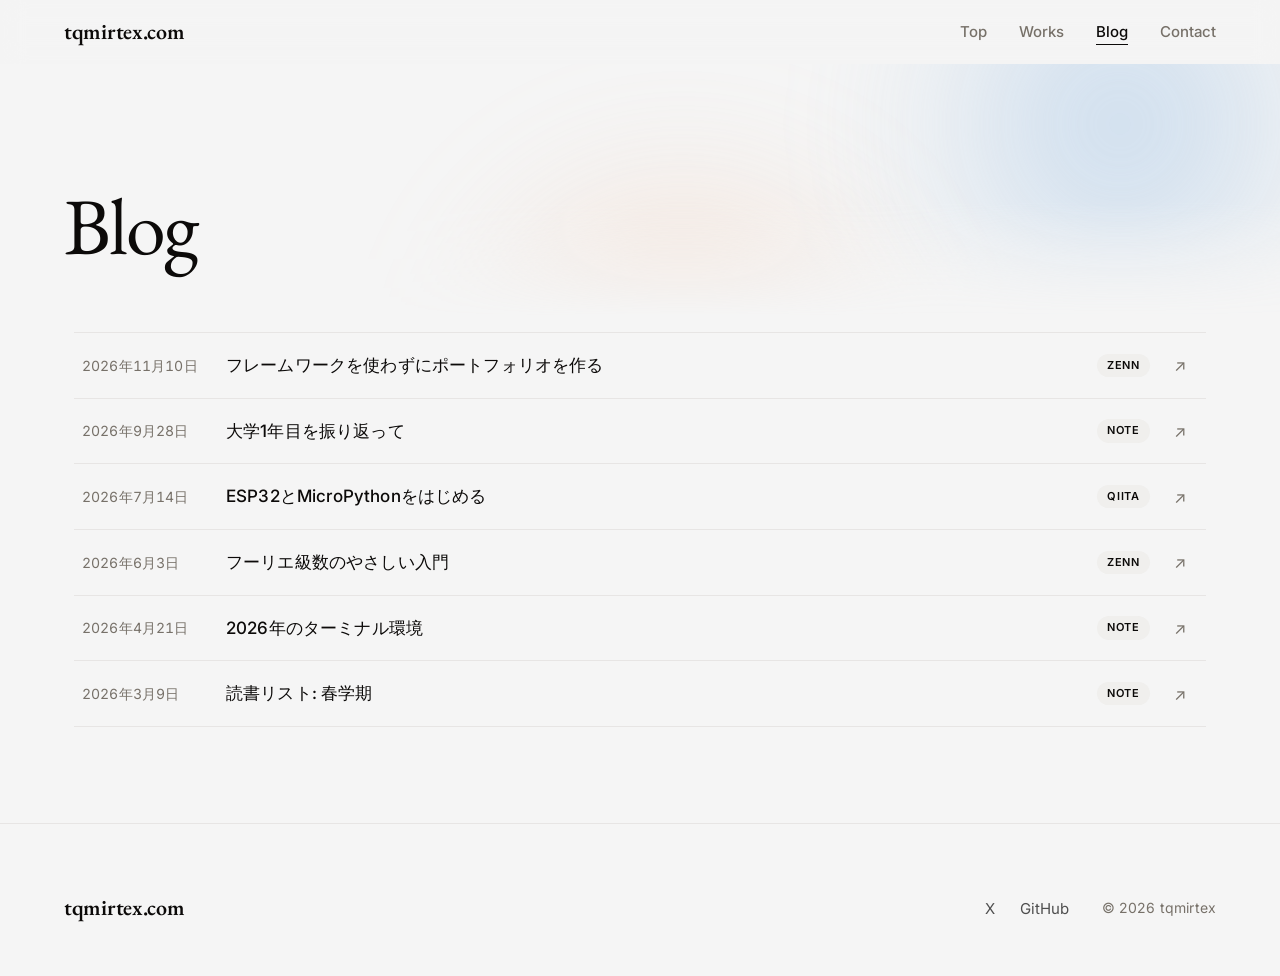
==== blog/index.html @ c692ddb8 "初期デプロイ" ====
<!DOCTYPE html>
<html lang="ja" class="no-js">
<head>
  <meta charset="UTF-8">
  <meta name="viewport" content="width=device-width, initial-scale=1">
  <title>Blog — tqmirtex.com</title>
  <meta name="description" content="山本拓実のブログ記事一覧">
  <link rel="icon" href="../assets/images/favicon.svg" type="image/svg+xml">
  <link rel="preconnect" href="https://fonts.googleapis.com">
  <link rel="preconnect" href="https://fonts.gstatic.com" crossorigin>
  <link href="https://fonts.googleapis.com/css2?family=EB+Garamond:wght@400;600&family=Inter:wght@400;500;600&display=swap" rel="stylesheet">
  <link rel="stylesheet" href="../assets/css/style.css">
</head>
<body>
  <header class="site-header">
    <div class="container site-header__inner">
      <a class="site-logo" href="../">tqmirtex.com</a>
      <button class="nav-toggle" type="button" aria-label="メニューを開く" aria-expanded="false" aria-controls="site-nav">
        <span></span><span></span>
      </button>
      <nav class="site-nav" id="site-nav">
        <a href="../">Top</a>
        <a href="../works/">Works</a>
        <a href="../blog/" aria-current="page">Blog</a>
        <a href="../contact/">Contact</a>
      </nav>
    </div>
  </header>

  <main>
    <section class="page-head">
      <div class="orbs" aria-hidden="true">
        <span class="orb orb--sky"></span>
        <span class="orb orb--peach"></span>
      </div>
      <div class="container">
        <h1 class="page-head__title reveal">Blog</h1>
      </div>
    </section>

    <section class="section section--tight">
      <div class="container">
        <ul class="post-list" data-blog-list data-per-page="15"></ul>
        <nav class="pagination" data-pagination="blog" aria-label="ページ送り"></nav>
      </div>
    </section>
  </main>

  <footer class="site-footer">
    <div class="container site-footer__inner">
      <a class="site-logo" href="../">tqmirtex.com</a>
      <ul class="site-footer__links">
        <li><a href="https://x.com/tqmirtex" target="_blank" rel="noopener">X</a></li>
        <li><a href="https://github.com/tqmirtex" target="_blank" rel="noopener">GitHub</a></li>
      </ul>
      <p class="site-footer__copy">&copy; <span data-year></span> tqmirtex</p>
    </div>
  </footer>

  <script src="../assets/js/data/blog.js"></script>
  <script src="../assets/js/main.js"></script>
</body>
</html>
---- assets/css/style.css ----
:root {
  --color-primary: #000000;
  --color-primary-active: #000000;
  --color-ink: #000000;
  --color-body: #60646c;
  --color-muted: #8b8f98;
  --color-line: #e6e8eb;
  --color-line-soft: #f0f0f3;
  --color-canvas: #ffffff;
  --color-canvas-soft: #ffffff;
  --color-surface: #ffffff;
  --color-surface-strong: #ffffff;
  --color-dark: #171717;
  --color-dark-soft: #b0b4ba;
  --color-red: #e62d1f;
  --font-sans: Inter, ui-sans-serif, -apple-system, BlinkMacSystemFont, "Segoe UI", sans-serif;
  --font-mono: "JetBrains Mono", "SFMono-Regular", Consolas, monospace;
  --radius-sm: 4px;
  --radius-md: 5px;
  --radius-lg: 6px;
  --shadow-soft: 0 14px 44px rgba(0, 0, 0, 0.08);
  --container: 1180px;
  --header-height: 64px;
}

* {
  box-sizing: border-box;
}

html {
  scroll-behavior: smooth;
  scroll-padding-top: calc(var(--header-height) + 24px);
}

body {
  margin: 0;
  background: var(--color-canvas);
  color: var(--color-ink);
  font-family: var(--font-sans);
  font-size: 16px;
  line-height: 1.65;
  overflow-x: hidden;
  text-rendering: optimizeLegibility;
}

body.nav-open {
  overflow: hidden;
}

img {
  display: block;
  max-width: 100%;
  height: auto;
}

a {
  color: inherit;
  text-decoration: none;
}

button,
input,
textarea {
  font: inherit;
}

input,
textarea {
  width: 100%;
}

.sr-only {
  position: absolute;
  width: 1px;
  height: 1px;
  padding: 0;
  margin: -1px;
  overflow: hidden;
  clip: rect(0, 0, 0, 0);
  white-space: nowrap;
  border: 0;
}

.skip-link {
  position: fixed;
  top: 12px;
  left: 12px;
  z-index: 100;
  padding: 10px 14px;
  background: #ffffff;
  color: var(--color-ink);
  border: 1px solid var(--color-ink);
  border-radius: var(--radius-md);
  transform: translateY(-140%);
}

.skip-link:focus {
  transform: translateY(0);
}

.site-header {
  position: sticky;
  top: 0;
  z-index: 20;
  min-height: var(--header-height);
  background: #ffffff;
  backdrop-filter: blur(18px);
}

.header-inner,
.section,
.page-hero,
.article,
.footer-inner {
  width: min(100% - 40px, var(--container));
  margin: 0 auto;
}

.header-inner {
  display: flex;
  align-items: center;
  justify-content: space-between;
  min-height: var(--header-height);
  gap: 24px;
}

.site-logo {
  display: inline-flex;
  align-items: center;
  min-height: 40px;
  font-family: var(--font-sans);
  font-size: 18px;
  font-weight: 500;
  letter-spacing: 0;
  line-height: 1;
}

.site-nav {
  display: flex;
  align-items: center;
  gap: 12px;
}

.site-nav a {
  display: inline-flex;
  align-items: center;
  min-height: 40px;
  padding: 8px 4px;
  color: var(--color-ink);
  font-size: 14px;
  font-weight: 500;
  transition: color 160ms ease, opacity 160ms ease;
}

.site-nav:hover a {
  color: #a4a7ae;
}

.site-nav a[aria-current="page"] {
  color: var(--color-ink);
  background: transparent;
}

.site-nav a:hover,
.site-nav a:focus-visible {
  color: var(--color-ink);
  background: transparent;
}

.nav-toggle {
  display: none;
  align-items: center;
  justify-content: center;
  width: 42px;
  height: 42px;
  padding: 0;
  color: var(--color-ink);
  background: transparent;
  border: 0;
  border-radius: 0;
}

.nav-toggle-line,
.nav-toggle-line::before,
.nav-toggle-line::after {
  display: block;
  width: 18px;
  height: 0;
  background: transparent;
  border-top: 1px solid currentColor;
  transition: transform 180ms ease, opacity 180ms ease;
  content: "";
}

.nav-toggle-line::before {
  transform: translateY(-6px);
}

.nav-toggle-line::after {
  transform: translateY(5px);
}

.nav-open .nav-toggle-line {
  background: transparent;
  border-color: transparent;
}

.nav-open .nav-toggle-line::before {
  background: transparent;
  border-color: var(--color-ink);
  transform: translateY(1px) rotate(45deg);
}

.nav-open .nav-toggle-line::after {
  background: transparent;
  border-color: var(--color-ink);
  transform: translateY(0) rotate(-45deg);
}

.hero {
  position: relative;
  min-height: auto;
  padding: 60px 0 44px;
  overflow: hidden;
  background: #ffffff;
}

.hero-pattern {
  position: absolute;
  inset: 0;
  width: 100%;
  height: 100%;
  z-index: 0;
  pointer-events: none;
  opacity: 1;
  mask-image: linear-gradient(180deg, #000 0%, #000 68%, transparent 96%);
  -webkit-mask-image: linear-gradient(180deg, #000 0%, #000 68%, transparent 96%);
}

.hero-inner {
  position: relative;
  z-index: 1;
  display: grid;
  grid-template-columns: minmax(0, 1.05fr) minmax(300px, 0.95fr);
  align-items: center;
  gap: 56px;
  width: min(100% - 40px, var(--container));
  margin: 0 auto;
}

.hero-copy {
  max-width: 680px;
}

.eyebrow {
  margin: 0 0 14px;
  color: var(--color-muted);
  font-family: var(--font-mono);
  font-size: 12px;
  font-weight: 600;
  letter-spacing: 0;
  text-transform: uppercase;
}

h1,
h2,
h3,
p {
  overflow-wrap: anywhere;
}

h1,
h2,
h3 {
  margin: 0;
  color: var(--color-ink);
  line-height: 1.12;
  letter-spacing: 0;
}

.hero h1 {
  font-size: 64px;
  font-weight: 600;
}

.hero-title {
  display: grid;
  gap: 4px;
}

.hero-title-static {
  font-size: 0.62em;
  line-height: 1.05;
}

.typing-line {
  display: inline-flex;
  align-items: baseline;
  width: max-content;
  min-width: 13ch;
  min-height: 1.12em;
  font-family: inherit;
  font-size: 1.12em;
  font-weight: 500;
  letter-spacing: 0;
  line-height: 1.12;
}

.typing-cursor {
  display: inline-block;
  width: 2px;
  height: 0.86em;
  margin-left: 0.08em;
  background: var(--color-ink);
  transform: translateY(0.08em);
  animation: typing-cursor-blink 920ms steps(1, end) infinite;
}


@keyframes typing-cursor-blink {
  0%,
  48% {
    opacity: 1;
  }

  49%,
  100% {
    opacity: 0;
  }
}

.hero-lead {
  max-width: 600px;
  margin: 24px 0 0;
  color: var(--color-body);
  font-size: 18px;
}

.hero-actions {
  display: flex;
  flex-wrap: wrap;
  gap: 10px;
  margin-top: 32px;
}

.button {
  display: inline-flex;
  align-items: center;
  justify-content: center;
  min-height: 44px;
  padding: 11px 22px;
  border: 1px solid transparent;
  border-radius: 999px;
  font-size: 14px;
  font-weight: 700;
  line-height: 1;
  cursor: pointer;
  transition: background 180ms ease, border-color 180ms ease, color 180ms ease;
}

.button-primary {
  background: #000000;
  color: #ffffff;
  border-color: #000000;
}

.button-primary:hover {
  background: #1f1f1f;
  border-color: #1f1f1f;
  color: #ffffff;
}

.button-secondary {
  background: #f4f4f4;
  color: var(--color-ink);
  border-color: #f4f4f4;
}

.button-secondary:hover {
  background: #e8e8e8;
  border-color: #e8e8e8;
  color: var(--color-ink);
}

.button-invert {
  background: #000000;
  color: #ffffff;
  border-color: #000000;
}

.button-invert:hover {
  background: #1f1f1f;
  border-color: #1f1f1f;
  color: #ffffff;
}

.text-link {
  display: inline-flex;
  align-items: center;
  min-height: 40px;
  color: var(--color-ink);
  font-weight: 400;
  text-decoration: none;
  transition: color 180ms ease;
}

.text-link:hover,
.text-link:focus-visible {
  color: #a4a7ae;
}

.hero-visual {
  position: relative;
  width: min(100%, 430px);
  margin-left: auto;
}

.hero-visual::before {
  position: absolute;
  content: "";
}

.hero-visual::before {
  inset: 10%;
  background: transparent;
  filter: blur(46px);
  transform: translateY(28px);
}

.hero-visual img {
  position: relative;
  z-index: 1;
  width: 100%;
  border-radius: var(--radius-lg);
  box-shadow: var(--shadow-soft);
}

.hero-visual-name {
  position: relative;
  z-index: 1;
  display: grid;
  align-items: center;
  justify-content: center;
  gap: 12px;
  margin: 18px 0 0;
  color: #000000;
  line-height: 1;
  letter-spacing: 0;
  text-align: center;
  width: 100%;
}

.hero-visual-handle {
  font-size: 46px;
  font-weight: 500;
}

.hero-visual-subname {
  color: var(--color-muted);
  font-size: 16px;
  font-weight: 400;
}

.section {
  padding: 96px 0;
}

#profile {
  padding-top: 72px;
}

.section-muted {
  width: 100%;
  max-width: none;
  padding-right: max(20px, calc((100vw - var(--container)) / 2));
  padding-left: max(20px, calc((100vw - var(--container)) / 2));
  background: #ffffff;
}

.section-dark {
  width: 100%;
  max-width: none;
  padding-right: max(20px, calc((100vw - var(--container)) / 2));
  padding-left: max(20px, calc((100vw - var(--container)) / 2));
  background: #ffffff;
  color: var(--color-ink);
}

.section-dark h2 {
  color: var(--color-ink);
}

.section-dark .eyebrow {
  color: var(--color-muted);
}

.section-dark p {
  color: var(--color-body);
}

.section-heading {
  max-width: 760px;
  margin-bottom: 42px;
}

.section-heading-row {
  display: flex;
  align-items: end;
  justify-content: space-between;
  max-width: none;
  gap: 24px;
}

.section-heading h2,
.page-hero h1 {
  font-size: 42px;
}

.section-heading h2 {
  font-weight: 400;
}

.page-hero h1 {
  font-weight: 400;
}

.profile-layout {
  display: grid;
  grid-template-columns: minmax(0, 1fr) 280px;
  gap: 40px;
  align-items: start;
}

.profile-main,
.profile-side,
.work-card {
  border: 1px solid var(--color-line);
  border-radius: var(--radius-lg);
  background: var(--color-surface);
}

.profile-main {
  padding: 32px;
}

.profile-list {
  display: grid;
  gap: 18px;
  margin: 0;
}

.profile-list div {
  display: grid;
  grid-template-columns: 120px minmax(0, 1fr);
  gap: 20px;
  padding-bottom: 18px;
  border-bottom: 1px solid var(--color-line-soft);
}

.profile-list div:last-child {
  padding-bottom: 0;
  border-bottom: 0;
}

.profile-list dt {
  color: var(--color-muted);
  font-family: var(--font-mono);
  font-size: 12px;
  font-weight: 600;
}

.profile-list dd {
  margin: 0;
}

.profile-copy {
  display: grid;
  grid-template-columns: 120px minmax(0, 1fr);
  gap: 20px;
  min-height: 20px;
  margin-top: 24px;
  padding-top: 24px;
  border-top: 1px solid var(--color-line-soft);
}

.profile-copy-label {
  margin: 0;
  color: var(--color-muted);
  font-family: var(--font-mono);
  font-size: 12px;
  font-weight: 600;
}

.profile-copy p:not(.profile-copy-label) {
  margin: 0;
  color: var(--color-ink);
}

.profile-side {
  display: grid;
  gap: 8px;
  padding: 24px;
}

.side-title {
  margin: 0 0 8px;
  color: var(--color-muted);
  font-family: var(--font-mono);
  font-size: 12px;
  font-weight: 600;
}

.profile-side a {
  display: flex;
  align-items: center;
  gap: 12px;
  min-height: 40px;
  padding: 8px 0;
  border-bottom: 1px solid var(--color-line-soft);
  font-weight: 400;
}

.sns-icon {
  display: inline-flex;
  align-items: center;
  justify-content: center;
  flex: 0 0 auto;
  width: 36px;
  height: 36px;
  color: #ffffff;
  border-radius: var(--radius-md);
}

.sns-icon svg {
  display: block;
  width: 22px;
  height: 22px;
  fill: currentColor;
}

.sns-icon-github {
  background: #000000;
}

.sns-icon-facebook {
  background: #1877f2;
}

.works-grid,
.archive-grid {
  display: grid;
  grid-template-columns: repeat(3, minmax(0, 1fr));
  gap: 24px;
}

.work-card {
  overflow: visible;
  border: 0;
  border-radius: 0;
  background: transparent;
}

.work-card-link {
  display: block;
  color: inherit;
}

.work-thumb {
  display: block;
  aspect-ratio: 16 / 10;
  overflow: hidden;
  border-radius: var(--radius-md);
  background: #ffffff;
}

.work-thumb img {
  width: 100%;
  height: 100%;
  object-fit: cover;
}

.card-body {
  padding: 24px;
}

.work-card .card-body {
  display: block;
  padding: 18px 0 0;
}

.meta,
.tech {
  margin: 0;
  color: var(--color-muted);
  font-family: var(--font-mono);
  font-size: 12px;
  letter-spacing: 0;
}

.card-body h2,
.card-body h3,
.card-title,
.blog-row h2,
.blog-row h3 {
  display: block;
  margin-top: 10px;
  font-size: 22px;
  font-weight: 400;
}

.card-body p:not(.meta):not(.tech),
.card-summary,
.blog-row p:not(.meta) {
  display: block;
  margin: 12px 0 0;
  color: var(--color-body);
}

.tech {
  display: block;
  margin-top: 18px;
  color: var(--color-ink);
}

.blog-list {
  display: grid;
  border-top: 1px solid var(--color-line);
}

.blog-row {
  border-bottom: 1px solid var(--color-line);
}

.blog-row > a {
  display: grid;
  grid-template-columns: 190px minmax(0, 1fr);
  gap: 24px;
  align-items: center;
  padding: 24px 0;
  color: inherit;
}

.blog-row h2,
.blog-row h3 {
  margin-top: 0;
  font-size: 20px;
}

.page-hero {
  padding: 84px 0 56px;
}

.page-hero + .section {
  padding-top: 56px;
}

.page-hero h1 {
  margin-bottom: 18px;
}

.page-hero p:not(.eyebrow) {
  max-width: 660px;
  margin: 0;
  color: var(--color-body);
  font-size: 18px;
}

.article {
  max-width: 880px;
  padding: 84px 0 96px;
}

.article-header {
  margin-top: 24px;
  margin-bottom: 32px;
}

.article-header h1 {
  font-size: 48px;
  font-weight: 400;
}

.article-header p:not(.eyebrow):not(.tags) {
  margin: 20px 0 0;
  color: var(--color-body);
  font-size: 18px;
}

.article-image {
  width: 100%;
  aspect-ratio: 16 / 9;
  object-fit: cover;
  border-radius: var(--radius-lg);
  border: 1px solid var(--color-line);
}

.article-body {
  margin-top: 40px;
}

.article-body h2 {
  margin: 36px 0 12px;
  font-size: 26px;
  font-weight: 400;
}

.article-body p {
  margin: 0 0 18px;
  color: var(--color-body);
}

.article-body .article-link-action {
  margin-top: 32px;
}

.contact-layout {
  display: grid;
  grid-template-columns: minmax(0, 0.85fr) minmax(320px, 1fr);
  gap: 56px;
  align-items: start;
}

.contact-layout h2 {
  font-size: 40px;
  font-weight: 400;
}

.contact-form {
  display: grid;
  gap: 16px;
}

.contact-form label {
  display: grid;
  gap: 8px;
}

.contact-form span {
  color: var(--color-ink);
  font-size: 14px;
  font-weight: 600;
}

.contact-form input,
.contact-form textarea {
  min-height: 44px;
  padding: 12px 14px;
  color: var(--color-ink);
  background: #ffffff;
  border: 1px solid var(--color-line);
  border-radius: var(--radius-md);
  outline: none;
}

.contact-form textarea {
  resize: vertical;
}

.contact-form button {
  justify-self: end;
  min-width: 180px;
}

.contact-form input:focus,
.contact-form textarea:focus {
  border-color: var(--color-ink);
  box-shadow: 0 0 0 3px rgba(23, 23, 23, 0.1);
}

.form-message {
  margin: 0;
  color: var(--color-ink);
}

.site-footer {
  padding: 58px 0;
  border-top: 1px solid var(--color-line);
}

.footer-inner {
  display: grid;
  grid-template-columns: 1fr;
  gap: 22px;
}

.footer-inner nav {
  display: flex;
  flex-wrap: wrap;
  gap: 10px 18px;
}

.footer-inner nav a,
.footer-inner p {
  color: var(--color-body);
  font-size: 14px;
}

.footer-inner p {
  margin: 0;
}

.not-found {
  display: grid;
  min-height: 100svh;
  place-items: center;
  padding: 32px 20px;
}

.not-found-inner {
  max-width: 620px;
  text-align: center;
}

.not-found h1 {
  font-size: 48px;
}

.not-found p:not(.eyebrow) {
  margin: 18px 0 28px;
  color: var(--color-body);
}

.section-reveal {
  opacity: 0;
  transform: translateY(22px);
  transition: opacity 520ms ease, transform 520ms ease;
}

.section-reveal.is-visible {
  opacity: 1;
  transform: translateY(0);
}

@media (max-width: 980px) {
  .hero-inner,
  .profile-layout,
  .contact-layout {
    grid-template-columns: 1fr;
  }

  .hero-copy {
    display: contents;
  }

  .hero-title {
    order: 1;
  }

  .hero-lead {
    order: 2;
  }

  .hero-visual {
    order: 3;
    margin: 0;
    width: min(100%, 380px);
  }

  .hero-actions {
    order: 4;
  }

  .works-grid,
  .archive-grid {
    grid-template-columns: repeat(2, minmax(0, 1fr));
  }

  .blog-row > a {
    grid-template-columns: 1fr;
    gap: 8px;
  }
}

@media (max-width: 760px) {
  .header-inner,
  .section,
  .page-hero,
  .article,
  .footer-inner {
    width: min(100% - 32px, var(--container));
  }

  .nav-toggle {
    display: inline-flex;
  }

  .site-nav {
    position: fixed;
    top: var(--header-height);
    right: 0;
    left: 0;
    display: grid;
    gap: 0;
    padding: 18px 24px 28px;
    background: #ffffff;
    border: 0;
    border-bottom: 1px solid var(--color-line);
    border-radius: 0;
    box-shadow: none;
    transform: translateY(-100%);
    opacity: 0;
    pointer-events: none;
    transition: opacity 220ms ease, transform 220ms ease;
  }

  .nav-open .site-nav {
    transform: translateY(0);
    opacity: 1;
    pointer-events: auto;
  }

  .site-nav a {
    justify-content: flex-start;
    min-height: 48px;
    padding: 8px 0;
    text-align: left;
  }

  .hero {
    min-height: auto;
    padding: 48px 0 44px;
  }

  .hero h1 {
    font-size: 42px;
  }

  .hero-lead,
  .page-hero p:not(.eyebrow),
  .article-header p:not(.eyebrow):not(.tags) {
    font-size: 16px;
  }

  .section {
    padding-top: 72px;
    padding-bottom: 72px;
  }

  .page-hero + .section {
    padding-top: 48px;
  }

  .section-heading-row {
    align-items: start;
    flex-direction: column;
    gap: 10px;
  }

  .section-heading h2,
  .page-hero h1,
  .contact-layout h2,
  .not-found h1 {
    font-size: 34px;
  }

  .article-header h1 {
    font-size: 36px;
  }

  .contact-form button {
    justify-self: stretch;
    width: 100%;
  }

  .profile-main {
    padding: 24px;
  }

  .profile-list div {
    grid-template-columns: 1fr;
    gap: 4px;
  }

  .profile-copy {
    grid-template-columns: 1fr;
    gap: 4px;
  }

  .works-grid,
  .archive-grid {
    grid-template-columns: 1fr;
  }

}

@media (max-width: 460px) {
  .hero h1 {
    font-size: 42px;
  }

  .hero-visual-handle {
    font-size: 34px;
  }

  .hero-visual-subname {
    font-size: 14px;
  }

  .hero-actions,
  .button {
    width: 100%;
  }

  .card-body,
  .profile-main,
  .profile-side {
    padding: 20px;
  }
}

@media (prefers-reduced-motion: reduce) {
  *,
  *::before,
  *::after {
    scroll-behavior: auto !important;
    animation-duration: 0.01ms !important;
    animation-iteration-count: 1 !important;
    transition-duration: 0.01ms !important;
  }

  .section-reveal {
    opacity: 1;
    transform: none;
  }

  .hero-pattern {
    opacity: 1;
  }
}

/* ==========================================================
   tqmirtex.com
   Design tokens follow docs/design.md
   ========================================================== */

:root {
  /* Colors */
  --c-primary: #292524;
  --c-primary-active: #0c0a09;
  --c-ink: #0c0a09;
  --c-body: #4e4e4e;
  --c-muted: #777169;
  --c-muted-soft: #a8a29e;
  --c-hairline: #e7e5e4;
  --c-hairline-soft: #f0efed;
  --c-hairline-strong: #d6d3d1;
  --c-canvas: #f5f5f5;
  --c-canvas-soft: #fafafa;
  --c-surface: #ffffff;
  --c-surface-strong: #f0efed;
  --c-on-primary: #ffffff;
  --c-mint: #a7e5d3;
  --c-peach: #f4c5a8;
  --c-lavender: #c8b8e0;
  --c-sky: #a8c8e8;
  --c-rose: #e8b8c4;
  --c-error: #dc2626;
  --c-success: #16a34a;

  /* Type */
  --f-display: "EB Garamond", "Times New Roman", serif;
  --f-body: "Inter", system-ui, -apple-system, "Segoe UI", sans-serif;

  /* Radius */
  --r-md: 8px;
  --r-lg: 12px;
  --r-xl: 16px;
  --r-xxl: 24px;
  --r-pill: 9999px;

  /* Spacing */
  --s-xs: 8px;
  --s-sm: 12px;
  --s-base: 16px;
  --s-md: 20px;
  --s-lg: 24px;
  --s-xl: 32px;
  --s-xxl: 48px;
  --s-section: 96px;

  --header-h: 64px;
  --shadow-soft: 0 4px 16px rgba(0, 0, 0, 0.04);
  --ease: cubic-bezier(0.22, 0.61, 0.36, 1);
}

/* ---------- Base ---------- */

*,
*::before,
*::after { box-sizing: border-box; }

html { -webkit-text-size-adjust: 100%; scroll-behavior: smooth; }

body {
  margin: 0;
  background: var(--c-canvas);
  color: var(--c-body);
  font-family: var(--f-body);
  font-size: 16px;
  line-height: 1.5;
  letter-spacing: 0.16px;
  -webkit-font-smoothing: antialiased;
  -moz-osx-font-smoothing: grayscale;
  overflow-x: hidden;
}

img { display: block; max-width: 100%; height: auto; }
a { color: inherit; text-decoration: none; }
ul, ol { margin: 0; padding: 0; list-style: none; }
h1, h2, h3, p, dl, dd, figure { margin: 0; }

:focus-visible { outline: 2px solid var(--c-ink); outline-offset: 3px; border-radius: 4px; }

main { position: relative; }

.container {
  width: 100%;
  max-width: 1200px;
  margin: 0 auto;
  padding: 0 var(--s-lg);
}
.container--narrow { max-width: 760px; }

/* ---------- Buttons ---------- */

.btn {
  display: inline-flex;
  align-items: center;
  justify-content: center;
  height: 40px;
  padding: 0 20px;
  border-radius: var(--r-pill);
  font: 500 15px/1 var(--f-body);
  letter-spacing: 0;
  cursor: pointer;
  border: 1px solid transparent;
  transition: background-color .2s var(--ease), border-color .2s var(--ease), color .2s var(--ease);
}
.btn--primary { background: var(--c-primary); color: var(--c-on-primary); }
.btn--primary:hover { background: var(--c-primary-active); }
.btn--primary:active { background: var(--c-primary-active); transform: translateY(1px); }
.btn--outline { background: transparent; color: var(--c-ink); border-color: var(--c-hairline-strong); }
.btn--outline:hover { border-color: var(--c-ink); }

/* ---------- Header ---------- */

.site-header {
  position: sticky;
  top: 0;
  z-index: 50;
  height: var(--header-h);
  background: rgba(245, 245, 245, 0.82);
  backdrop-filter: saturate(140%) blur(12px);
  -webkit-backdrop-filter: saturate(140%) blur(12px);
  border-bottom: 1px solid transparent;
  transition: border-color .3s var(--ease);
}
.site-header.is-scrolled { border-bottom-color: var(--c-hairline); }

.site-header__inner {
  height: 100%;
  display: flex;
  align-items: center;
  justify-content: space-between;
}

.site-logo {
  font-family: var(--f-display);
  font-size: 22px;
  font-weight: 600;
  letter-spacing: -0.3px;
  color: var(--c-ink);
}

.site-nav { display: flex; gap: var(--s-xl); }
.site-nav a {
  position: relative;
  min-height: 0;
  padding: 0;
  line-height: 1.4;
  font-size: 15px;
  font-weight: 500;
  letter-spacing: 0;
  color: var(--c-muted);
  transition: color .2s var(--ease);
}
.site-nav a:hover,
.site-nav a[aria-current="page"] { color: var(--c-ink); }
/* Underline that draws in from the left on hover */
.site-nav a::after {
  content: "";
  position: absolute;
  left: 0; right: 0; bottom: -3px;
  height: 1px;
  background: var(--c-ink);
  transform: scaleX(0);
  transform-origin: left;
  transition: transform .5s var(--ease);
}
.site-nav a:hover::after,
.site-nav a[aria-current="page"]::after { transform: scaleX(1); }

.nav-toggle {
  display: none;
  position: relative;
  width: 40px;
  height: 40px;
  margin-right: -8px;
  padding: 0;
  background: none;
  border: 0;
  cursor: pointer;
}
.nav-toggle span {
  position: absolute;
  left: 11px;
  width: 18px;
  height: 1px;
  background: var(--c-ink);
  transition: transform .3s var(--ease), top .3s var(--ease);
}
.nav-toggle span:first-child { top: 16px; }
.nav-toggle span:last-child { top: 23px; }
.nav-toggle[aria-expanded="true"] span:first-child { top: 20px; transform: rotate(45deg); }
.nav-toggle[aria-expanded="true"] span:last-child { top: 20px; transform: rotate(-45deg); }

/* ---------- Atmospheric orbs ---------- */

.orbs {
  position: absolute;
  inset: 0;
  overflow: hidden;
  pointer-events: none;
  z-index: 0;
}
.hero > .orbs,
.page-head > .orbs,
.work-detail > .orbs {
  -webkit-mask-image: linear-gradient(to bottom, #000 55%, transparent 100%);
  mask-image: linear-gradient(to bottom, #000 55%, transparent 100%);
}
.orb {
  position: absolute;
  width: 560px;
  height: 560px;
  border-radius: 50%;
  filter: blur(72px);
  opacity: 0.65;
  animation: drift 22s ease-in-out infinite alternate;
}
.orb--mint     { background: radial-gradient(circle, var(--c-mint) 0%, transparent 70%); }
.orb--peach    { background: radial-gradient(circle, var(--c-peach) 0%, transparent 70%); }
.orb--lavender { background: radial-gradient(circle, var(--c-lavender) 0%, transparent 70%); }
.orb--sky      { background: radial-gradient(circle, var(--c-sky) 0%, transparent 70%); }
.orb--rose     { background: radial-gradient(circle, var(--c-rose) 0%, transparent 70%); }

.orbs .orb:nth-child(1) { top: -180px; right: -80px; }
.orbs .orb:nth-child(2) { top: 80px; right: 28%; animation-delay: -7s; animation-duration: 26s; }
.orbs .orb:nth-child(3) { bottom: -260px; right: 6%; animation-delay: -13s; animation-duration: 30s; }

@keyframes drift {
  0%   { transform: translate3d(0, 0, 0) scale(1); }
  50%  { transform: translate3d(-40px, 30px, 0) scale(1.06); }
  100% { transform: translate3d(30px, -20px, 0) scale(0.96); }
}

/* ---------- Hero ---------- */

.hero {
  position: relative;
  padding: 120px 0 var(--s-section);
}
.hero__inner { position: relative; z-index: 1; }

.hero__title {
  margin-top: var(--s-lg);
  font-family: var(--f-display);
  font-size: clamp(48px, 9vw, 104px);
  font-weight: 400;
  line-height: 1.02;
  letter-spacing: -0.03em;
  color: var(--c-ink);
}

.profile {
  margin-top: 72px;
  max-width: 640px;
  border-top: 1px solid var(--c-hairline-strong);
}
.profile__row {
  display: grid;
  grid-template-columns: 160px 1fr;
  gap: var(--s-base);
  padding: var(--s-base) 0;
  border-bottom: 1px solid var(--c-hairline);
}
.profile dt {
  font-size: 12px;
  font-weight: 600;
  letter-spacing: 0.96px;
  text-transform: uppercase;
  color: var(--c-muted);
  padding-top: 3px;
}
.profile dd { color: var(--c-ink); }

.social { display: flex; gap: var(--s-sm); margin-top: var(--s-xl); }

/* ---------- Page head (sub pages) ---------- */

.page-head {
  position: relative;
  padding: 104px 0 var(--s-xxl);
}
.page-head .container { position: relative; z-index: 1; }
.page-head .orb { width: 480px; height: 480px; }
.page-head__title {
  margin-top: var(--s-base);
  font-family: var(--f-display);
  font-size: clamp(48px, 7vw, 80px);
  font-weight: 400;
  line-height: 1.05;
  letter-spacing: -0.025em;
  color: var(--c-ink);
}

/* ---------- Sections ---------- */

.section { padding: var(--s-section) 0 0; position: relative; }
.section--tight { padding-top: var(--s-base); }
.section--cta { padding-bottom: 0; }

.section__head {
  display: flex;
  align-items: baseline;
  justify-content: space-between;
  gap: var(--s-base);
  padding-bottom: var(--s-lg);
  margin-bottom: var(--s-xl);
  border-bottom: 1px solid var(--c-hairline-strong);
}
.section__title {
  font-family: var(--f-display);
  font-size: 44px;
  font-weight: 400;
  line-height: 1.1;
  letter-spacing: -0.5px;
  color: var(--c-ink);
}

.link-more {
  font-size: 15px;
  font-weight: 500;
  color: var(--c-ink);
  white-space: nowrap;
}
.link-more span { display: inline-block; transition: transform .25s var(--ease); }
.link-more:hover span { transform: translateX(4px); }

.empty { color: var(--c-muted); padding: var(--s-xl) 0; }

/* ---------- Work cards ---------- */

.card-grid {
  display: grid;
  grid-template-columns: repeat(3, 1fr);
  gap: var(--s-lg);
}

.work-card {
  display: flex;
  flex-direction: column;
  height: 100%;
  background: var(--c-surface);
  border: 1px solid var(--c-hairline);
  border-radius: var(--r-xl);
  overflow: hidden;
  transition: transform .9s var(--ease), opacity .9s var(--ease);
}
.work-card:hover {
  transform: translateY(-6px);
}
.work-card__thumb {
  aspect-ratio: 16 / 10;
  overflow: hidden;
  background: var(--c-canvas-soft);
  border-bottom: 1px solid var(--c-hairline-soft);
}
.work-card__thumb img {
  width: 100%;
  height: 100%;
  object-fit: cover;
  transition: transform 1.4s var(--ease);
}
.work-card:hover .work-card__thumb img { transform: scale(1.03); }


.work-card__body {
  display: flex;
  flex-direction: column;
  gap: var(--s-sm);
  flex: 1;
  padding: var(--s-lg);
}
.work-card__meta {
  display: flex;
  align-items: center;
  gap: var(--s-xs);
  font-size: 14px;
  color: var(--c-muted);
}
.work-card__title {
  font-size: 20px;
  font-weight: 500;
  line-height: 1.35;
  letter-spacing: 0;
  color: var(--c-ink);
}
.work-card .tags { margin-top: auto; padding-top: var(--s-xs); }

.dot {
  width: 3px;
  height: 3px;
  border-radius: 50%;
  background: currentColor;
  opacity: .6;
}

.tags { display: flex; flex-wrap: wrap; gap: 6px; }
.tag {
  display: inline-flex;
  align-items: center;
  padding: 4px 10px;
  border-radius: var(--r-pill);
  background: var(--c-surface-strong);
  color: var(--c-ink);
  font-size: 11px;
  font-weight: 600;
  line-height: 1.4;
  letter-spacing: 0.8px;
  text-transform: uppercase;
}

/* ---------- Blog rows ---------- */

.post-list { border-top: 1px solid var(--c-hairline); }
.section__head + .post-list { border-top: 0; margin-top: calc(-1 * var(--s-xl)); }

.post-row {
  display: grid;
  grid-template-columns: 120px 1fr auto 24px;
  align-items: center;
  gap: var(--s-lg);
  padding: var(--s-md) var(--s-xs);
  border-bottom: 1px solid var(--c-hairline);
  transition: background-color .8s var(--ease), padding .8s var(--ease), transform .9s var(--ease), opacity .9s var(--ease);
}
.post-row:hover { background: var(--c-surface); padding-left: var(--s-base); padding-right: var(--s-base); }
.post-row__date { font-size: 14px; color: var(--c-muted); font-variant-numeric: tabular-nums; }
.post-row__title { font-size: 17px; font-weight: 500; color: var(--c-ink); line-height: 1.45; }
.post-row__arrow {
  color: var(--c-muted);
  transition: transform .7s var(--ease), color .7s var(--ease);
}
.post-row:hover .post-row__arrow { color: var(--c-ink); transform: translate(2px, -2px); }

/* ---------- Pagination ---------- */

.pagination {
  display: flex;
  justify-content: center;
  gap: 6px;
  margin-top: var(--s-xxl);
}
.pagination:empty { display: none; }
.pagination a,
.pagination span {
  display: inline-flex;
  align-items: center;
  justify-content: center;
  min-width: 40px;
  height: 40px;
  padding: 0 12px;
  border-radius: var(--r-pill);
  font-size: 15px;
  font-weight: 500;
  color: var(--c-muted);
  border: 1px solid transparent;
  transition: border-color .2s var(--ease), color .2s var(--ease);
}
.pagination a:hover { color: var(--c-ink); border-color: var(--c-hairline-strong); }
.pagination [aria-current="page"] { background: var(--c-primary); color: var(--c-on-primary); }
.pagination .is-disabled { opacity: .35; pointer-events: none; }

/* ---------- CTA card ---------- */

.cta-card {
  position: relative;
  overflow: hidden;
  padding: 88px var(--s-xl);
  border-radius: var(--r-xxl);
  background: var(--c-canvas-soft);
  border: 1px solid var(--c-hairline-soft);
  text-align: center;
}
.cta-card > :not(.orbs) { position: relative; z-index: 1; }
.cta-card .orb { width: 420px; height: 420px; opacity: .7; }
.cta-card .orb:nth-child(1) { top: -160px; left: 8%; right: auto; }
.cta-card .orb:nth-child(2) { top: auto; bottom: -200px; right: 6%; }
.cta-card__title {
  font-family: var(--f-display);
  font-size: 48px;
  font-weight: 400;
  line-height: 1.08;
  letter-spacing: -0.96px;
  color: var(--c-ink);
}
.cta-card__text { margin: var(--s-base) 0 var(--s-xl); color: var(--c-body); }

/* ---------- Work detail ---------- */

.work-detail { position: relative; padding: 56px 0 0; }
.work-detail .container { position: relative; z-index: 1; }
.work-detail .orb { width: 520px; height: 520px; opacity: .5; }

.link-back {
  display: inline-flex;
  gap: 6px;
  font-size: 15px;
  font-weight: 500;
  color: var(--c-muted);
  transition: color .2s var(--ease);
}
.link-back:hover { color: var(--c-ink); }

.work-detail__head { margin: var(--s-xxl) 0 var(--s-xl); }
.work-detail__meta {
  display: flex;
  align-items: center;
  gap: var(--s-xs);
  font-size: 14px;
  color: var(--c-muted);
}
.work-detail__title {
  margin: var(--s-base) 0 var(--s-lg);
  font-family: var(--f-display);
  font-size: clamp(40px, 6vw, 64px);
  font-weight: 400;
  line-height: 1.05;
  letter-spacing: -0.02em;
  color: var(--c-ink);
}
.work-detail__thumb {
  overflow: hidden;
  border-radius: var(--r-xl);
  border: 1px solid var(--c-hairline);
  background: var(--c-surface);
}
.work-detail__thumb img { width: 100%; aspect-ratio: 16 / 10; object-fit: cover; }

.prose { margin-top: var(--s-xxl); color: var(--c-body); font-size: 17px; line-height: 1.75; }
.prose > * + * { margin-top: 1.1em; }
.prose h2 {
  margin-top: 2em;
  font-family: var(--f-display);
  font-size: 32px;
  font-weight: 400;
  line-height: 1.15;
  letter-spacing: -0.32px;
  color: var(--c-ink);
}
.prose h3 { margin-top: 1.6em; font-size: 18px; font-weight: 500; color: var(--c-ink); }
.prose a { color: var(--c-ink); text-decoration: underline; text-underline-offset: 3px; text-decoration-color: var(--c-hairline-strong); }
.prose a:hover { text-decoration-color: var(--c-ink); }
.prose ul { padding-left: 1.2em; list-style: disc; }
.prose li + li { margin-top: .35em; }
.prose img { border-radius: var(--r-lg); border: 1px solid var(--c-hairline); }
.prose code {
  font-size: .9em;
  padding: 2px 6px;
  border-radius: 4px;
  background: var(--c-surface-strong);
}

.work-detail__nav {
  display: grid;
  grid-template-columns: 1fr 1fr;
  gap: var(--s-base);
  margin-top: 72px;
  padding-top: var(--s-xl);
  border-top: 1px solid var(--c-hairline-strong);
}
.work-detail__nav a {
  display: flex;
  flex-direction: column;
  gap: 4px;
  padding: var(--s-md) var(--s-lg);
  border-radius: var(--r-xl);
  border: 1px solid var(--c-hairline);
  background: var(--c-surface);
  transition: border-color .7s var(--ease), box-shadow .7s var(--ease);
}
.work-detail__nav a:hover { border-color: var(--c-hairline-strong); box-shadow: var(--shadow-soft); }
.work-detail__nav .next { grid-column: 2; text-align: right; }
.work-detail__nav small {
  font-size: 12px;
  font-weight: 600;
  letter-spacing: 0.96px;
  text-transform: uppercase;
  color: var(--c-muted);
}
.work-detail__nav strong { font-weight: 500; color: var(--c-ink); }

/* ---------- Contact form ---------- */

.contact-form { display: grid; gap: var(--s-lg); max-width: 680px; }
.field { display: grid; gap: var(--s-xs); }
.field label {
  font-size: 12px;
  font-weight: 600;
  letter-spacing: 0.96px;
  text-transform: uppercase;
  color: var(--c-ink);
}
.field input,
.field textarea {
  width: 100%;
  min-height: 44px;
  padding: 12px 16px;
  font: 400 16px/1.5 var(--f-body);
  letter-spacing: 0.16px;
  color: var(--c-ink);
  background: var(--c-surface);
  border: 1px solid var(--c-hairline-strong);
  border-radius: var(--r-md);
  transition: border-color .2s var(--ease), box-shadow .2s var(--ease);
  -webkit-appearance: none;
  appearance: none;
}
.field textarea { resize: vertical; min-height: 180px; }
.field input:focus,
.field textarea:focus {
  outline: none;
  border-color: var(--c-ink);
  box-shadow: 0 0 0 1px var(--c-ink);
}
.field.is-invalid input,
.field.is-invalid textarea { border-color: var(--c-error); box-shadow: 0 0 0 1px var(--c-error); }
.field__error { min-height: 0; font-size: 14px; color: var(--c-error); }
.field__error:empty { display: none; }

.contact-form__foot {
  display: flex;
  align-items: center;
  flex-wrap: wrap;
  gap: var(--s-base) var(--s-lg);
  margin-top: var(--s-xs);
}
.contact-form__note { flex: 1 1 280px; font-size: 14px; color: var(--c-muted); }
.contact-form__note a { color: var(--c-ink); text-decoration: underline; text-underline-offset: 3px; text-decoration-color: var(--c-hairline-strong); }
.contact-form__status { font-size: 15px; color: var(--c-success); }
.contact-form__status:empty { display: none; }

/* ---------- Footer ---------- */

.site-footer { margin-top: var(--s-section); padding: 64px 0 48px; border-top: 1px solid var(--c-hairline); }
.site-footer__inner {
  display: flex;
  align-items: center;
  justify-content: space-between;
  flex-wrap: wrap;
  gap: var(--s-base) var(--s-xl);
}
.site-footer__links { display: flex; gap: var(--s-lg); margin-left: auto; }
.site-footer__links a { font-size: 15px; color: var(--c-body); transition: color .2s var(--ease); }
.site-footer__links a:hover { color: var(--c-ink); }
.site-footer__copy { font-size: 14px; color: var(--c-muted); }

/* ---------- Reveal on scroll ---------- */

.reveal { opacity: 0; transform: translateY(14px); transition: opacity .9s var(--ease), transform .9s var(--ease); }
/* Cards and rows keep their slow hover transitions alongside the reveal fade
   (the plain .reveal shorthand above would otherwise override them). */
.work-card.reveal { transition: opacity .9s var(--ease), transform .9s var(--ease); }
.post-row.reveal { transition: opacity .9s var(--ease), transform .9s var(--ease), background-color .8s var(--ease), padding .8s var(--ease); }
.reveal.is-visible { opacity: 1; transform: none; }
.work-card.reveal.is-visible:hover { transform: translateY(-6px); }
.no-js .reveal { opacity: 1; transform: none; }

@media (prefers-reduced-motion: reduce) {
  html { scroll-behavior: auto; }
  .orb { animation: none; }
  .reveal { opacity: 1; transform: none; transition: none; }
  * { transition-duration: 0s !important; }
}

/* ---------- Responsive ---------- */

@media (max-width: 1024px) {
  .card-grid { grid-template-columns: repeat(2, 1fr); }
  .orb { width: 440px; height: 440px; }
}

@media (max-width: 768px) {
  .nav-toggle { display: block; }
  .site-nav {
    position: fixed;
    top: var(--header-h);
    left: 0;
    right: 0;
    flex-direction: column;
    gap: 0;
    padding: var(--s-xs) var(--s-lg) var(--s-lg);
    background: var(--c-canvas);
    border-bottom: 1px solid var(--c-hairline);
    opacity: 0;
    visibility: hidden;
    transform: translateY(-8px);
    transition: opacity .25s var(--ease), transform .25s var(--ease), visibility .25s;
  }
  .site-nav.is-open { opacity: 1; visibility: visible; transform: none; }
  .site-nav a {
    padding: var(--s-base) 0;
    font-family: var(--f-display);
    font-size: 28px;
    font-weight: 400;
    border-bottom: 1px solid var(--c-hairline);
  }
  .site-nav a:last-child { border-bottom: 0; }
  .site-nav a::after { display: none; }

  .post-row { grid-template-columns: 1fr auto; gap: 4px var(--s-base); }
  .post-row__date { order: 1; }
  .post-row .tag { order: 2; justify-self: end; }
  .post-row__title { order: 3; grid-column: 1 / -1; }
  .post-row__arrow { display: none; }
}

@media (max-width: 640px) {
  :root { --s-section: 72px; }
  .container { padding: 0 var(--s-base); }
  .hero { padding-top: 72px; }
  .profile { margin-top: var(--s-xxl); }
  .profile__row { grid-template-columns: 1fr; gap: 4px; }
  .card-grid { grid-template-columns: 1fr; }
  .orb { width: 320px; height: 320px; filter: blur(56px); }
  .page-head { padding-top: 72px; }
  .section__title { font-size: 36px; }
  .cta-card { padding: 64px var(--s-lg); }
  .cta-card__title { font-size: 40px; }
  .work-detail__nav { grid-template-columns: 1fr; }
  .work-detail__nav .next { grid-column: auto; }
  .site-footer__inner { flex-direction: column; align-items: flex-start; }
  .site-footer__links { margin-left: 0; }
}
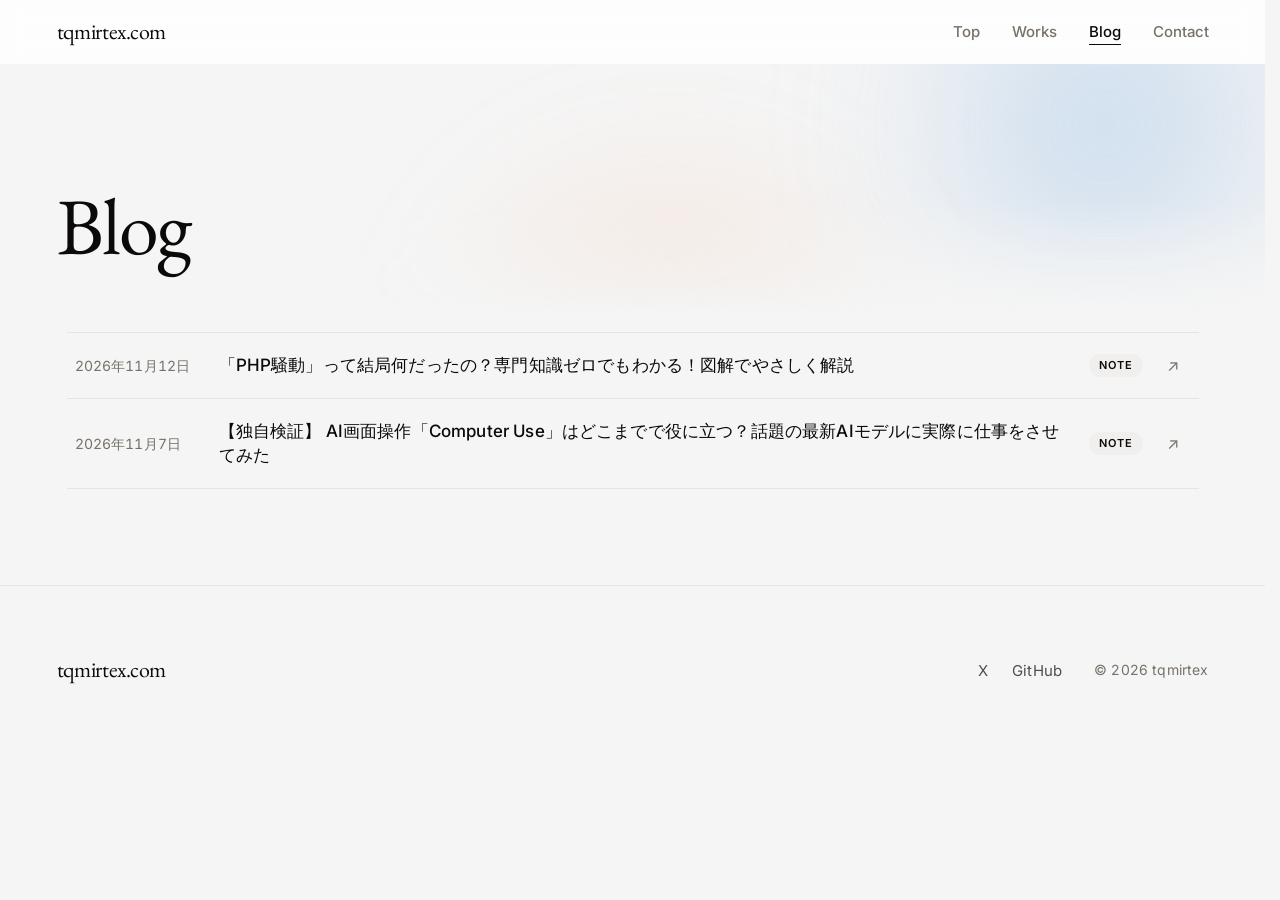
==== commit c5940576: "アイコンデザインの追加" ====
--- a/blog/index.html
+++ b/blog/index.html
@@ -5,7 +5,7 @@
   <meta name="viewport" content="width=device-width, initial-scale=1">
   <title>Blog — tqmirtex.com</title>
   <meta name="description" content="山本拓実のブログ記事一覧">
-  <link rel="icon" href="../assets/images/favicon.svg" type="image/svg+xml">
+  <link rel="icon" href="../assets/images/avatar.png" type="image/png">
   <link rel="preconnect" href="https://fonts.googleapis.com">
   <link rel="preconnect" href="https://fonts.gstatic.com" crossorigin>
   <link href="https://fonts.googleapis.com/css2?family=EB+Garamond:wght@400;600&family=Inter:wght@400;500;600&display=swap" rel="stylesheet">
--- a/assets/css/style.css
+++ b/assets/css/style.css
@@ -152,10 +152,6 @@
   transition: color 160ms ease, opacity 160ms ease;
 }
 
-.site-nav:hover a {
-  color: #a4a7ae;
-}
-
 .site-nav a[aria-current="page"] {
   color: var(--color-ink);
   background: transparent;
@@ -280,7 +276,7 @@
 
 .hero h1 {
   font-size: 64px;
-  font-weight: 600;
+  font-weight: 400;
 }
 
 .hero-title {
@@ -1189,7 +1185,7 @@
 *::before,
 *::after { box-sizing: border-box; }
 
-html { -webkit-text-size-adjust: 100%; scroll-behavior: smooth; }
+html { -webkit-text-size-adjust: 100%; scroll-behavior: smooth; scrollbar-gutter: stable; }
 
 body {
   margin: 0;
@@ -1249,7 +1245,7 @@
   top: 0;
   z-index: 50;
   height: var(--header-h);
-  background: rgba(245, 245, 245, 0.82);
+  background: rgba(255, 255, 255, 0.82);
   backdrop-filter: saturate(140%) blur(12px);
   -webkit-backdrop-filter: saturate(140%) blur(12px);
   border-bottom: 1px solid transparent;
@@ -1267,7 +1263,7 @@
 .site-logo {
   font-family: var(--f-display);
   font-size: 22px;
-  font-weight: 600;
+  font-weight: 400;
   letter-spacing: -0.3px;
   color: var(--c-ink);
 }
@@ -1371,6 +1367,22 @@
   padding: 120px 0 var(--s-section);
 }
 .hero__inner { position: relative; z-index: 1; }
+
+.hero__avatar {
+  position: absolute;
+  top: 0;
+  right: var(--s-lg, 24px);
+  width: 340px;
+  height: auto;
+  pointer-events: none;
+}
+/* Below this width the icon would have to shrink, so hide it and center the profile block */
+@media (max-width: 1311px) {
+  .hero__avatar { display: none; }
+  .hero__title { text-align: center; }
+  .profile { margin-left: auto; margin-right: auto; }
+  .hero .social { justify-content: center; }
+}
 
 .hero__title {
   margin-top: var(--s-lg);
